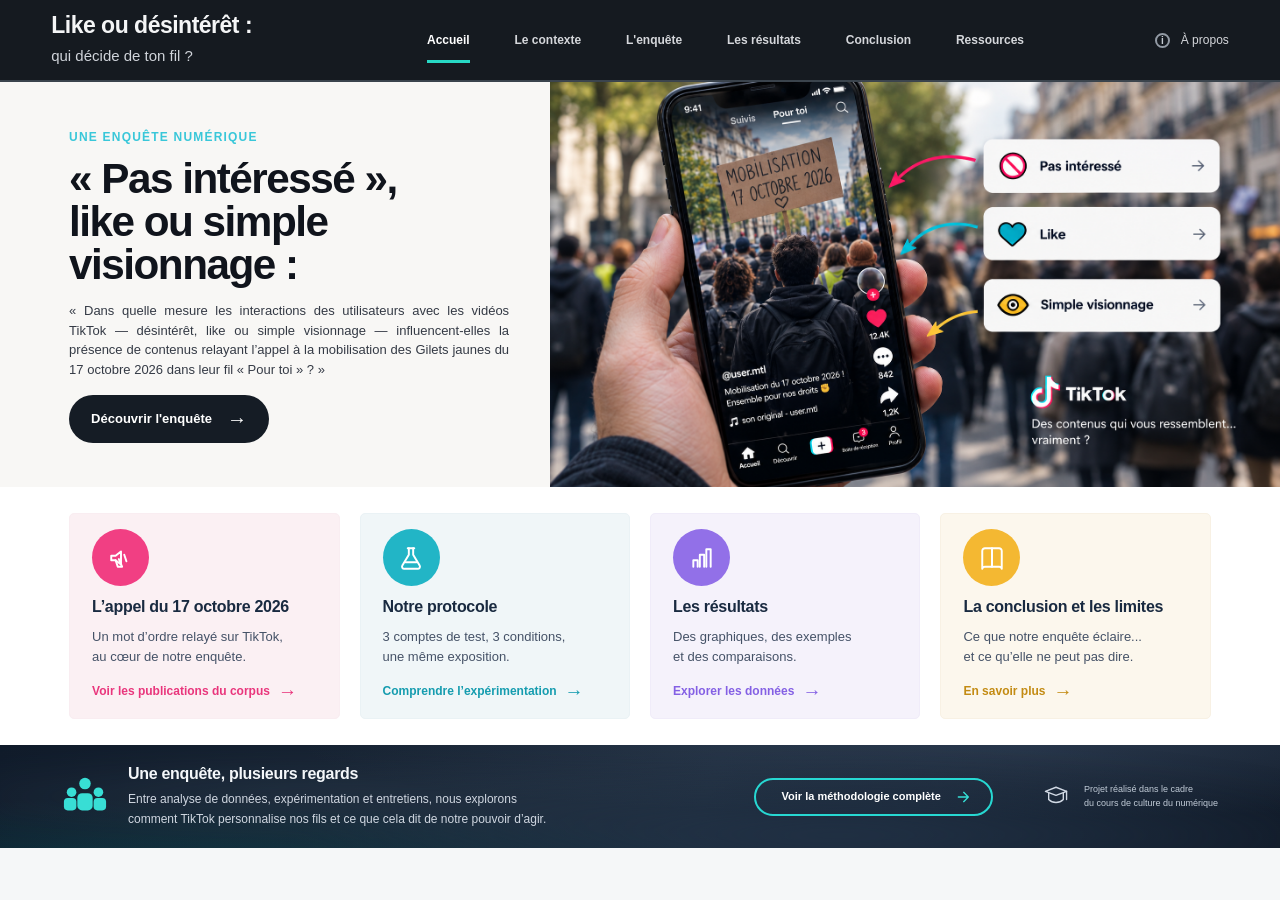
==== Accueil.html @ 93451199 "first commit" ====
<!DOCTYPE html>
<html lang="fr">
<head>
    <meta charset="UTF-8">
    <meta name="viewport" content="width=device-width, initial-scale=1.0">
    <title>Derrière le Fil</title>
    <link rel="stylesheet" href="Accueil.css">
</head>
<body>
    <header class="header">
        <div class="brand">
            <h1>Like ou désintérêt : </h1>
            <p>qui décide de ton fil ?</p>
        </div>
        <nav class="navigation">
            <a href="Accueil.html" class="nav-link active">Accueil</a>
            <a href="Contexte.html" class="nav-link">Le contexte</a>
            <a href="L'enquête.html" class="nav-link">L'enquête</a>
            <a href="Résultats.html" class="nav-link">Les résultats</a>
            <a href="Conclusion.html" class="nav-link">Conclusion</a>
            <a href="Ressources.html" class="nav-link">Ressources</a>
        </nav>
        <a href="Équipe.html" class="about">
            <span class="info-icon">i</span>
            <span>À propos</span>
        </a>
        <link rel="stylesheet" href="Accueil.css">
    </header>
    <main>
        <section class="hero" id="accueil">
            <div class="hero-content">
                <span class="eyebrow">
                    UNE ENQUÊTE NUMÉRIQUE
                </span>
                <h1>
                   « Pas intéressé », <br>
                    like ou simple visionnage :
                </h1>
                <p class="hero-description">
                     « Dans quelle mesure les interactions des utilisateurs avec les vidéos TikTok — désintérêt, 
                     like ou simple visionnage — influencent-elles la présence de contenus relayant l’appel à 
                     la mobilisation des Gilets jaunes du 17 octobre 2026 dans leur fil « Pour toi » ? »
                </p>
                <a href="Contexte.html" class="hero-button">
                    Découvrir l'enquête
                    <span class="arrow">→</span>
                </a>
            </div>
            <div class="hero-visual">
                <img src="Accueil.png" alt="Téléphone affichant une vidéo de mobilisation" class="hero-image">
            </div>
        </section>
        <section class="explore-section" id="enquete">
            <a href="Contexte.html" class="explore-card card-pink">
                <div class="explore-icon">
                    <svg viewBox="0 0 24 24" aria-hidden="true">
                        <path d="M3 10v4h4l5 4V6l-5 4H3Z"/>
                        <path d="m15 9 2 6"/>
                        <path d="M7 14l2 6h4l-3-7"/>
                    </svg>
                </div>
                <h2>L’appel du 17 octobre 2026</h2>
                <p>
                    Un mot d’ordre relayé sur TikTok,<br>
                    au cœur de notre enquête.
                </p>
                <span class="explore-link">
                    Voir les publications du corpus <span>→</span>
                </span>
            </a>
            <a href="L'enquête.html" class="explore-card card-blue">
                <div class="explore-icon">
                    <svg viewBox="0 0 24 24" aria-hidden="true">
                        <path d="M9 3h6"/>
                        <path d="M10 3v6l-6 10a2 2 0 0 0 2 3h12a2 2 0 0 0 2-3L14 9V3"/>
                        <path d="M7 16h10"/>
                    </svg>
                </div>
                <h2>Notre protocole</h2>
                <p>
                    3 comptes de test, 3 conditions,<br>
                    une même exposition.
                </p>
                <span class="explore-link">
                    Comprendre l’expérimentation <span>→</span>
                </span>
            </a>
            <a href="Résultats.html" class="explore-card card-purple">
                <div class="explore-icon">
                    <svg viewBox="0 0 24 24" aria-hidden="true">
                        <path d="M4 20v-6h4v6"/>
                        <path d="M10 20V9h4v11"/>
                        <path d="M16 20V4h4v16"/>
                    </svg>
                </div>
                   <h2>Les résultats</h2>
                <p>
                    Des graphiques, des exemples<br>
                    et des comparaisons.
                </p>
                <span class="explore-link">
                    Explorer les données <span>→</span>
                </span>
            </a>
            <a href="Conclusion.html" class="explore-card card-yellow">
                <div class="explore-icon">
                    <svg viewBox="0 0 24 24" aria-hidden="true">
                        <path d="M3 5.5A2.5 2.5 0 0 1 5.5 3H12v17H5.5A2.5 2.5 0 0 0 3 22V5.5Z"/>
                        <path d="M21 5.5A2.5 2.5 0 0 0 18.5 3H12v17h6.5a2.5 2.5 0 0 1 2.5 2V5.5Z"/>
                    </svg>
                </div>
                <h2>La conclusion et les limites</h2>
                <p>
                    Ce que notre enquête éclaire...<br>
                    et ce qu’elle ne peut pas dire.
                </p>
                <span class="explore-link">
                    En savoir plus <span>→</span>
                </span>
            </a>
        </section>
    </main>
    <footer class="site-footer">
        <div class="footer-inner">
            <div class="footer-intro">
            <div class="footer-icon" aria-hidden="true">
                <svg viewBox="0 0 48 48" fill="currentColor">
                <circle cx="24" cy="10" r="6"/>
                <circle cx="10" cy="19" r="5"/>
                <circle cx="38" cy="19" r="5"/>
                <rect x="16" y="20" width="16" height="18" rx="5"/>
                <rect x="2" y="25" width="13" height="13" rx="4"/>
                <rect x="33" y="25" width="13" height="13" rx="4"/>
                </svg>
            </div>
            <div class="footer-copy">
                <h2>Une enquête, plusieurs regards</h2>
                <p>
                Entre analyse de données, expérimentation et entretiens,
                nous explorons<br class="desktop-break">
                comment TikTok personnalise nos fils et ce que cela dit
                de notre pouvoir d’agir.
                </p>
            </div>
            </div>
            <div class="footer-divider"></div>
            <a href="Méthodologie.html" class="footer-button">
            <span>Voir la méthodologie complète</span>
            <svg viewBox="0 0 24 24" aria-hidden="true">
                <path d="M5 12h14M13 5l7 7-7 7"
                fill="none"
                stroke="currentColor"
                stroke-width="2"
                stroke-linecap="round"
                stroke-linejoin="round"/>
            </svg>
            </a>
            <div class="footer-project">
            <svg class="project-icon" viewBox="0 0 32 32"
                fill="none" aria-hidden="true">
                <path d="M3 9 16 4l13 5-13 5L3 9Z"
                stroke="currentColor" stroke-width="1.7"
                stroke-linejoin="round"/>
                <path d="M7 11v8c5 5 13 5 18 0v-8M29 9v10"
                stroke="currentColor" stroke-width="1.7"
                stroke-linecap="round"/>
            </svg>
            <p>
                Projet réalisé dans le cadre<br>
                du cours de culture du numérique
            </p>
            </div>
        </div>
    </footer>
</body>
</html>
---- Accueil.css ----
:root {
    --noir: #151a20;
    --turquoise: #27d9c5;
    --turquoise-fonce: #159e91;
    --fond: #f5f7f8;
    --blanc: #ffffff;
    --texte: #46515b;
    --texte-secondaire: #7b8790;
    --bordure: #e1e7e9;
}

* {
    margin: 0;
    padding: 0;
    box-sizing: border-box;
}

html {
    scroll-behavior: smooth;
}

body {
    font-family: Arial, Helvetica, sans-serif;
    background-color: #f5f5f5;
    background: var(--fond);
    color: var(--noir);
    line-height: 1.7;
}

.header {
    width: 100%;
    min-height: 82px;
    display: flex;
    align-items: center;
    justify-content: space-between;
    gap: 30px;
    padding: 12px 4%;

    background: #151a20;
    color: #f4f5f6;
    border-bottom: 2px solid #3b444d;
}


.brand {
    flex-shrink: 0;
    min-width: 245px;
}

.brand h1 {
    font-size: 23px;
    font-weight: 700;
    line-height: 1.2;
    letter-spacing: -0.5px;
}

.brand p {
    margin-top: 3px;
    font-size: 15px;
    color: #d0d4da;
}

.navigation {
    display: flex;
    align-items: center;
    justify-content: center;
    gap: clamp(20px, 3.5vw, 46px);
    height: 100%;
}

.nav-link {
    position: relative;
    display: flex;
    align-items: center;
    height: 56px;

    color: #d5d7db;
    text-decoration: none;
    font-size: 12px;
    font-weight: 600;
    white-space: nowrap;
    transition: color 0.2s ease;
}

.nav-link:hover {
    color: #ffffff;
}

.nav-link.active {
    color: #ffffff;
}

.nav-link.active::after {
    content: "";
    position: absolute;
    bottom: 5px;
    left: 0;
    width: 100%;
    height: 3px;
    background-color: #27d9c5;
}

.about {
    display: flex;
    align-items: center;
    gap: 11px;
    flex-shrink: 0;

    color: #d5d7db;
    text-decoration: none;
    font-size: 12px;
    white-space: nowrap;
}

.about:hover {
    color: #ffffff;
}

.info-icon {
    display: inline-flex;
    justify-content: center;
    align-items: center;

    width: 15px;
    height: 15px;
    border: 2px solid #929aa4;
    border-radius: 50%;

    color: #c5cbd2;
    font-size: 10px;
    font-weight: bold;
}

@media (max-width: 900px) {
    .header {
        flex-wrap: wrap;
        gap: 12px 24px;
    }

    .brand {
        min-width: 0;
    }

    .navigation {
        order: 3;
        width: 100%;
        justify-content: flex-start;
        gap: 25px;
        overflow-x: auto;
    }

    .about {
        margin-left: auto;
    }
}

@media (max-width: 480px) {
    .brand h1 {
        font-size: 20px;
    }

    .brand p {
        font-size: 13px;
    }

    .navigation {
        gap: 22px;
    }
}

.hero {
    display: grid;
    grid-template-columns: 43% 57%;
    width: 100%;
    min-height: 405px;
    overflow: hidden;
    background-color: #f8f7f5;
}

.hero-content {
    padding: 36px 35px 35px 5.4vw;
    display: flex;
    flex-direction: column;
    align-items: flex-start;
    justify-content: center;
    position: relative;
    z-index: 2;
}

.eyebrow {
    color: #39c7d9;
    font-size: 12px;
    font-weight: 700;
    letter-spacing: 1.2px;
    margin-bottom: 10px;
}

.hero-content h1 {
    color: #10141c;
    font-size: clamp(30px, 3.3vw, 45px);
    line-height: 1.02;
    font-weight: 800;
    letter-spacing: -1.5px;
    margin-bottom: 15px;
}

.hero-description {
    color: #343a45;
    font-size: 13px;
    line-height: 1.5;
    max-width: 440px;
    margin-bottom: 16px;
    text-align:justify;
}

.hero-button {
    display: inline-flex;
    align-items: center;
    justify-content: center;
    gap: 15px;

    padding: 13px 22px;
    border-radius: 30px;
    background-color: #151c25;
    color: #ffffff;

    text-decoration: none;
    font-size: 13px;
    font-weight: 700;

    transition: background-color 0.25s, transform 0.25s;
}

.hero-button:hover {
    background-color: #273744;
    transform: translateY(-2px);
}

.arrow {
    font-size: 20px;
    line-height: 1;
}

.hero-visual {
    position: relative;
    min-width: 0;
    min-height: 405px;
    background: #171d23;
    overflow: hidden;
}

.hero-image {
    position: absolute;
    inset: 0;
    width: 100%;
    height: 100%;
    object-fit: cover;
    object-position: center;
}

.interaction-cards {
    position: absolute;
    top: 15%;
    right: 8%;
    width: 39%;
    display: flex;
    flex-direction: column;
    gap: 17px;
}

.interaction-card {
    display: flex;
    align-items: center;
    gap: 12px;

    min-height: 57px;
    padding: 12px 15px;
    border-radius: 12px;

    background: rgba(255, 253, 252, 0.97);
    color: #171a20;
    text-decoration: none;
    font-size: 12px;
    font-weight: 700;

    box-shadow: 0 4px 15px rgba(0, 0, 0, 0.15);
    transition: transform 0.2s;
}

.interaction-card:hover {
    transform: translateX(-4px);
}

.interaction-icon {
    display: flex;
    align-items: center;
    justify-content: center;
    flex-shrink: 0;
    width: 25px;
    font-size: 25px;
}

.no-interest {
    color: #ef174f;
}

.heart {
    color: #19c7df;
    -webkit-text-stroke: 1px #111820;
}

.eye {
    color: #ffbf32;
    -webkit-text-stroke: 1px #111820;
}

.card-arrow {
    margin-left: auto;
    font-size: 20px;
    color: #4c5665;
}

.tiktok-signature {
    position: absolute;
    right: 8%;
    bottom: 7%;
    width: 39%;
    color: #f7f7f7;
}

.tiktok-brand {
    display: flex;
    align-items: center;
    gap: 8px;
    margin-bottom: 7px;
    font-size: 14px;
}

.tiktok-note {
    font-size: 28px;
    font-weight: 800;
    color: #ffffff;
    text-shadow: -2px 1px #21d4e7, 2px -1px #ff315c;
}

.tiktok-signature p {
    font-size: 11px;
    line-height: 1.5;
    color: #e3e5e7;
}

@media (max-width: 900px) {
    .hero {
        grid-template-columns: 1fr 1fr;
    }

    .hero-content {
        padding: 30px 22px;
    }

    .hero-content h1 {
        font-size: clamp(28px, 4vw, 36px);
        letter-spacing: -1px;
    }

    .interaction-cards {
        right: 5%;
        width: 48%;
        gap: 10px;
    }

    .interaction-card {
        padding: 10px;
        gap: 7px;
        font-size: 11px;
    }

    .tiktok-signature {
        right: 5%;
        width: 48%;
    }
}

@media (max-width: 600px) {
    .hero {
        grid-template-columns: 1fr;
    }

    .hero-content {
        padding: 35px 24px;
    }

    .hero-content h1 {
        font-size: 36px;
    }

    .hero-visual {
        min-height: 400px;
    }

    .interaction-cards {
        right: 5%;
        width: 48%;
        top: 12%;
    }

    .tiktok-signature {
        bottom: 5%;
        right: 5%;
        width: 48%;
    }
}

.explore-section {
    display: grid;
    grid-template-columns: repeat(4, minmax(0, 1fr));
    gap: 20px;

    padding: 26px 5.4vw;
    background-color: #ffffff;
}

.explore-card {
    display: flex;
    flex-direction: column;
    align-items: flex-start;

    min-width: 0;
    min-height: 206px;
    padding: 15px 22px 17px;

    border: 1px solid transparent;
    border-radius: 5px;

    text-decoration: none;
    color: #18283d;

    transition:
        transform 0.2s ease,
        box-shadow 0.2s ease;
}

.explore-card:hover {
    transform: translateY(-4px);
    box-shadow: 0 8px 22px rgba(22, 35, 55, 0.08);
}

.explore-card h2 {
    margin: 11px 0 9px;

    color: #192a40;
    font-size: 16px;
    line-height: 1.3;
    font-weight: 750;
    letter-spacing: -0.3px;
}

.explore-card p {
    margin: 0 0 14px;

    color: #455267;
    font-size: 13px;
    line-height: 1.55;
}

.explore-icon {
    display: flex;
    align-items: center;
    justify-content: center;

    width: 57px;
    height: 57px;
    flex-shrink: 0;

    border-radius: 50%;
    color: #ffffff;
}

.explore-icon svg {
    width: 26px;
    height: 26px;

    fill: none;
    stroke: currentColor;
    stroke-width: 1.8;
    stroke-linecap: round;
    stroke-linejoin: round;
}

.explore-link {
    display: flex;
    align-items: center;
    gap: 8px;

    margin-top: auto;
    font-size: 12px;
    line-height: 1.4;
    font-weight: 700;
}

.explore-link span {
    font-size: 19px;
    line-height: 1;
    transition: transform 0.2s ease;
}

.explore-card:hover .explore-link span {
    transform: translateX(4px);
}

.card-pink {
    background: #fbf0f3;
    border-color: #f9edf1;
}

.card-pink .explore-icon {
    background: #f13f83;
}

.card-pink .explore-link {
    color: #e9367c;
}

.card-blue {
    background: #f0f6f8;
    border-color: #eaf2f5;
}

.card-blue .explore-icon {
    background: #22b5c6;
}

.card-blue .explore-link {
    color: #159caf;
}

.card-purple {
    background: #f5f2fb;
    border-color: #f0ecf9;
}

.card-purple .explore-icon {
    background: #9270e8;
}

.card-purple .explore-link {
    color: #8460e4;
}

.card-yellow {
    background: #fcf7ed;
    border-color: #f8f1e4;
}

.card-yellow .explore-icon {
    background: #f4b832;
}

.card-yellow .explore-link {
    color: #c38b13;
}

@media (max-width: 1050px) {
    .explore-section {
        grid-template-columns: repeat(2, minmax(0, 1fr));
        padding: 24px 4%;
        gap: 16px;
    }
}

@media (max-width: 560px) {
    .explore-section {
        grid-template-columns: 1fr;
        padding: 20px;
        gap: 14px;
    }

    .explore-card {
        min-height: 195px;
        padding: 18px 20px;
    }

    .explore-card h2 {
        font-size: 17px;
    }
}

.site-footer {
  position: relative;
  isolation: isolate;
  overflow: hidden;
  min-height: 103px;
  color: #f4f7fa;
  background:
    radial-gradient(
      ellipse at 12% 120%,
      rgba(0, 184, 178, 0.15),
      transparent 40%
    ),
    radial-gradient(
      ellipse at 80% 0%,
      rgba(95, 119, 153, 0.25),
      transparent 50%
    ),
    linear-gradient(110deg, #101b2a, #1c2939 55%, #111b29);
  font-family: Arial, Helvetica, sans-serif;
}

.site-footer::before {
  content: "";
  position: absolute;
  z-index: -1;
  inset: -20px;
  background:
    radial-gradient(
      ellipse at 25% 50%,
      rgba(93, 121, 143, 0.22),
      transparent 35%
    ),
    radial-gradient(
      ellipse at 65% 80%,
      rgba(36, 54, 76, 0.75),
      transparent 45%
    );
  filter: blur(18px);
}

.footer-inner {
  width: min(1156px, calc(100% - 48px));
  min-height: 103px;
  margin: 0 auto;
  display: flex;
  align-items: center;
  justify-content: space-between;
  gap: 30px;
}

.footer-intro {
  display: flex;
  align-items: center;
  gap: 20px;
  flex: 1 1 auto;
  min-width: 0;
}

.footer-icon {
  flex: 0 0 46px;
  width: 46px;
  height: 46px;
  color: #38ded5;
}

.footer-icon svg {
  display: block;
  width: 100%;
  height: 100%;
}

.footer-copy h2 {
  margin: 0 0 6px;
  font-size: 16px;
  line-height: 1.25;
  font-weight: 700;
  letter-spacing: -0.3px;
}

.footer-copy p {
  margin: 0;
  color: #d0d7e1;
  font-size: 12px;
  line-height: 1.65;
}

.footer-divider {
  flex: 0 0 1px;
  align-self: stretch;
  max-height: 54px;
  margin: auto 14px;
  background: rgba(224, 234, 244, 0.55);
}

.footer-button {
  flex: 0 0 auto;
  min-height: 38px;
  padding: 0 20px 0 26px;
  display: inline-flex;
  align-items: center;
  justify-content: center;
  gap: 14px;
  border: 2px solid #27d8d2;
  border-radius: 999px;
  color: #ffffff;
  text-decoration: none;
  font-size: 11px;
  font-weight: 600;
  white-space: nowrap;
  transition:
    background-color 0.2s ease,
    color 0.2s ease,
    transform 0.2s ease;
}

.footer-button svg {
  width: 16px;
  height: 16px;
  color: #36e0d7;
  transition: transform 0.2s ease;
}

.footer-button:hover {
  background: #27d8d2;
  color: #10202d;
  transform: translateY(-1px);
}

.footer-button:hover svg {
  color: #10202d;
  transform: translateX(3px);
}

.footer-button:focus-visible {
  outline: 3px solid white;
  outline-offset: 4px;
}

.footer-project {
  display: flex;
  align-items: center;
  gap: 15px;
  flex: 0 0 auto;
  margin-left: 20px;
}

.project-icon {
  width: 26px;
  height: 26px;
  flex-shrink: 0;
  color: #d1d9e4;
}

.footer-project p {
  margin: 0;
  color: #c2ccd8;
  font-size: 9px;
  line-height: 1.55;
}

@media (max-width: 1050px) {
  .footer-inner {
    gap: 18px;
  }

  .footer-intro {
    gap: 12px;
  }

  .footer-divider {
    margin: auto 4px;
  }

  .footer-button {
    padding: 0 15px;
    gap: 8px;
  }

  .footer-project {
    margin-left: 0;
    gap: 9px;
  }

  .footer-copy p {
    font-size: 11px;
  }
}

@media (max-width: 760px) {
  .footer-inner {
    width: calc(100% - 36px);
    padding: 24px 0;
    flex-direction: column;
    align-items: flex-start;
    gap: 20px;
  }

  .footer-intro {
    align-items: flex-start;
  }

  .footer-icon {
    flex-basis: 38px;
    width: 38px;
    height: 38px;
  }

  .footer-copy h2 {
    font-size: 15px;
  }

  .footer-copy p {
    font-size: 12px;
  }

  .desktop-break {
    display: none;
  }

  .footer-divider {
    display: none;
  }

  .footer-button {
    min-height: 42px;
    font-size: 12px;
  }

  .footer-project {
    padding-top: 16px;
    border-top: 1px solid rgba(255, 255, 255, 0.15);
    width: 100%;
  }

  .footer-project p {
    font-size: 10px;
  }
}

@media (prefers-reduced-motion: reduce) {
  .footer-button,
  .footer-button svg {
    transition: none;
  }
}
---- Accueil.css ----
:root {
    --noir: #151a20;
    --turquoise: #27d9c5;
    --turquoise-fonce: #159e91;
    --fond: #f5f7f8;
    --blanc: #ffffff;
    --texte: #46515b;
    --texte-secondaire: #7b8790;
    --bordure: #e1e7e9;
}

* {
    margin: 0;
    padding: 0;
    box-sizing: border-box;
}

html {
    scroll-behavior: smooth;
}

body {
    font-family: Arial, Helvetica, sans-serif;
    background-color: #f5f5f5;
    background: var(--fond);
    color: var(--noir);
    line-height: 1.7;
}

.header {
    width: 100%;
    min-height: 82px;
    display: flex;
    align-items: center;
    justify-content: space-between;
    gap: 30px;
    padding: 12px 4%;

    background: #151a20;
    color: #f4f5f6;
    border-bottom: 2px solid #3b444d;
}


.brand {
    flex-shrink: 0;
    min-width: 245px;
}

.brand h1 {
    font-size: 23px;
    font-weight: 700;
    line-height: 1.2;
    letter-spacing: -0.5px;
}

.brand p {
    margin-top: 3px;
    font-size: 15px;
    color: #d0d4da;
}

.navigation {
    display: flex;
    align-items: center;
    justify-content: center;
    gap: clamp(20px, 3.5vw, 46px);
    height: 100%;
}

.nav-link {
    position: relative;
    display: flex;
    align-items: center;
    height: 56px;

    color: #d5d7db;
    text-decoration: none;
    font-size: 12px;
    font-weight: 600;
    white-space: nowrap;
    transition: color 0.2s ease;
}

.nav-link:hover {
    color: #ffffff;
}

.nav-link.active {
    color: #ffffff;
}

.nav-link.active::after {
    content: "";
    position: absolute;
    bottom: 5px;
    left: 0;
    width: 100%;
    height: 3px;
    background-color: #27d9c5;
}

.about {
    display: flex;
    align-items: center;
    gap: 11px;
    flex-shrink: 0;

    color: #d5d7db;
    text-decoration: none;
    font-size: 12px;
    white-space: nowrap;
}

.about:hover {
    color: #ffffff;
}

.info-icon {
    display: inline-flex;
    justify-content: center;
    align-items: center;

    width: 15px;
    height: 15px;
    border: 2px solid #929aa4;
    border-radius: 50%;

    color: #c5cbd2;
    font-size: 10px;
    font-weight: bold;
}

@media (max-width: 900px) {
    .header {
        flex-wrap: wrap;
        gap: 12px 24px;
    }

    .brand {
        min-width: 0;
    }

    .navigation {
        order: 3;
        width: 100%;
        justify-content: flex-start;
        gap: 25px;
        overflow-x: auto;
    }

    .about {
        margin-left: auto;
    }
}

@media (max-width: 480px) {
    .brand h1 {
        font-size: 20px;
    }

    .brand p {
        font-size: 13px;
    }

    .navigation {
        gap: 22px;
    }
}

.hero {
    display: grid;
    grid-template-columns: 43% 57%;
    width: 100%;
    min-height: 405px;
    overflow: hidden;
    background-color: #f8f7f5;
}

.hero-content {
    padding: 36px 35px 35px 5.4vw;
    display: flex;
    flex-direction: column;
    align-items: flex-start;
    justify-content: center;
    position: relative;
    z-index: 2;
}

.eyebrow {
    color: #39c7d9;
    font-size: 12px;
    font-weight: 700;
    letter-spacing: 1.2px;
    margin-bottom: 10px;
}

.hero-content h1 {
    color: #10141c;
    font-size: clamp(30px, 3.3vw, 45px);
    line-height: 1.02;
    font-weight: 800;
    letter-spacing: -1.5px;
    margin-bottom: 15px;
}

.hero-description {
    color: #343a45;
    font-size: 13px;
    line-height: 1.5;
    max-width: 440px;
    margin-bottom: 16px;
    text-align:justify;
}

.hero-button {
    display: inline-flex;
    align-items: center;
    justify-content: center;
    gap: 15px;

    padding: 13px 22px;
    border-radius: 30px;
    background-color: #151c25;
    color: #ffffff;

    text-decoration: none;
    font-size: 13px;
    font-weight: 700;

    transition: background-color 0.25s, transform 0.25s;
}

.hero-button:hover {
    background-color: #273744;
    transform: translateY(-2px);
}

.arrow {
    font-size: 20px;
    line-height: 1;
}

.hero-visual {
    position: relative;
    min-width: 0;
    min-height: 405px;
    background: #171d23;
    overflow: hidden;
}

.hero-image {
    position: absolute;
    inset: 0;
    width: 100%;
    height: 100%;
    object-fit: cover;
    object-position: center;
}

.interaction-cards {
    position: absolute;
    top: 15%;
    right: 8%;
    width: 39%;
    display: flex;
    flex-direction: column;
    gap: 17px;
}

.interaction-card {
    display: flex;
    align-items: center;
    gap: 12px;

    min-height: 57px;
    padding: 12px 15px;
    border-radius: 12px;

    background: rgba(255, 253, 252, 0.97);
    color: #171a20;
    text-decoration: none;
    font-size: 12px;
    font-weight: 700;

    box-shadow: 0 4px 15px rgba(0, 0, 0, 0.15);
    transition: transform 0.2s;
}

.interaction-card:hover {
    transform: translateX(-4px);
}

.interaction-icon {
    display: flex;
    align-items: center;
    justify-content: center;
    flex-shrink: 0;
    width: 25px;
    font-size: 25px;
}

.no-interest {
    color: #ef174f;
}

.heart {
    color: #19c7df;
    -webkit-text-stroke: 1px #111820;
}

.eye {
    color: #ffbf32;
    -webkit-text-stroke: 1px #111820;
}

.card-arrow {
    margin-left: auto;
    font-size: 20px;
    color: #4c5665;
}

.tiktok-signature {
    position: absolute;
    right: 8%;
    bottom: 7%;
    width: 39%;
    color: #f7f7f7;
}

.tiktok-brand {
    display: flex;
    align-items: center;
    gap: 8px;
    margin-bottom: 7px;
    font-size: 14px;
}

.tiktok-note {
    font-size: 28px;
    font-weight: 800;
    color: #ffffff;
    text-shadow: -2px 1px #21d4e7, 2px -1px #ff315c;
}

.tiktok-signature p {
    font-size: 11px;
    line-height: 1.5;
    color: #e3e5e7;
}

@media (max-width: 900px) {
    .hero {
        grid-template-columns: 1fr 1fr;
    }

    .hero-content {
        padding: 30px 22px;
    }

    .hero-content h1 {
        font-size: clamp(28px, 4vw, 36px);
        letter-spacing: -1px;
    }

    .interaction-cards {
        right: 5%;
        width: 48%;
        gap: 10px;
    }

    .interaction-card {
        padding: 10px;
        gap: 7px;
        font-size: 11px;
    }

    .tiktok-signature {
        right: 5%;
        width: 48%;
    }
}

@media (max-width: 600px) {
    .hero {
        grid-template-columns: 1fr;
    }

    .hero-content {
        padding: 35px 24px;
    }

    .hero-content h1 {
        font-size: 36px;
    }

    .hero-visual {
        min-height: 400px;
    }

    .interaction-cards {
        right: 5%;
        width: 48%;
        top: 12%;
    }

    .tiktok-signature {
        bottom: 5%;
        right: 5%;
        width: 48%;
    }
}

.explore-section {
    display: grid;
    grid-template-columns: repeat(4, minmax(0, 1fr));
    gap: 20px;

    padding: 26px 5.4vw;
    background-color: #ffffff;
}

.explore-card {
    display: flex;
    flex-direction: column;
    align-items: flex-start;

    min-width: 0;
    min-height: 206px;
    padding: 15px 22px 17px;

    border: 1px solid transparent;
    border-radius: 5px;

    text-decoration: none;
    color: #18283d;

    transition:
        transform 0.2s ease,
        box-shadow 0.2s ease;
}

.explore-card:hover {
    transform: translateY(-4px);
    box-shadow: 0 8px 22px rgba(22, 35, 55, 0.08);
}

.explore-card h2 {
    margin: 11px 0 9px;

    color: #192a40;
    font-size: 16px;
    line-height: 1.3;
    font-weight: 750;
    letter-spacing: -0.3px;
}

.explore-card p {
    margin: 0 0 14px;

    color: #455267;
    font-size: 13px;
    line-height: 1.55;
}

.explore-icon {
    display: flex;
    align-items: center;
    justify-content: center;

    width: 57px;
    height: 57px;
    flex-shrink: 0;

    border-radius: 50%;
    color: #ffffff;
}

.explore-icon svg {
    width: 26px;
    height: 26px;

    fill: none;
    stroke: currentColor;
    stroke-width: 1.8;
    stroke-linecap: round;
    stroke-linejoin: round;
}

.explore-link {
    display: flex;
    align-items: center;
    gap: 8px;

    margin-top: auto;
    font-size: 12px;
    line-height: 1.4;
    font-weight: 700;
}

.explore-link span {
    font-size: 19px;
    line-height: 1;
    transition: transform 0.2s ease;
}

.explore-card:hover .explore-link span {
    transform: translateX(4px);
}

.card-pink {
    background: #fbf0f3;
    border-color: #f9edf1;
}

.card-pink .explore-icon {
    background: #f13f83;
}

.card-pink .explore-link {
    color: #e9367c;
}

.card-blue {
    background: #f0f6f8;
    border-color: #eaf2f5;
}

.card-blue .explore-icon {
    background: #22b5c6;
}

.card-blue .explore-link {
    color: #159caf;
}

.card-purple {
    background: #f5f2fb;
    border-color: #f0ecf9;
}

.card-purple .explore-icon {
    background: #9270e8;
}

.card-purple .explore-link {
    color: #8460e4;
}

.card-yellow {
    background: #fcf7ed;
    border-color: #f8f1e4;
}

.card-yellow .explore-icon {
    background: #f4b832;
}

.card-yellow .explore-link {
    color: #c38b13;
}

@media (max-width: 1050px) {
    .explore-section {
        grid-template-columns: repeat(2, minmax(0, 1fr));
        padding: 24px 4%;
        gap: 16px;
    }
}

@media (max-width: 560px) {
    .explore-section {
        grid-template-columns: 1fr;
        padding: 20px;
        gap: 14px;
    }

    .explore-card {
        min-height: 195px;
        padding: 18px 20px;
    }

    .explore-card h2 {
        font-size: 17px;
    }
}

.site-footer {
  position: relative;
  isolation: isolate;
  overflow: hidden;
  min-height: 103px;
  color: #f4f7fa;
  background:
    radial-gradient(
      ellipse at 12% 120%,
      rgba(0, 184, 178, 0.15),
      transparent 40%
    ),
    radial-gradient(
      ellipse at 80% 0%,
      rgba(95, 119, 153, 0.25),
      transparent 50%
    ),
    linear-gradient(110deg, #101b2a, #1c2939 55%, #111b29);
  font-family: Arial, Helvetica, sans-serif;
}

.site-footer::before {
  content: "";
  position: absolute;
  z-index: -1;
  inset: -20px;
  background:
    radial-gradient(
      ellipse at 25% 50%,
      rgba(93, 121, 143, 0.22),
      transparent 35%
    ),
    radial-gradient(
      ellipse at 65% 80%,
      rgba(36, 54, 76, 0.75),
      transparent 45%
    );
  filter: blur(18px);
}

.footer-inner {
  width: min(1156px, calc(100% - 48px));
  min-height: 103px;
  margin: 0 auto;
  display: flex;
  align-items: center;
  justify-content: space-between;
  gap: 30px;
}

.footer-intro {
  display: flex;
  align-items: center;
  gap: 20px;
  flex: 1 1 auto;
  min-width: 0;
}

.footer-icon {
  flex: 0 0 46px;
  width: 46px;
  height: 46px;
  color: #38ded5;
}

.footer-icon svg {
  display: block;
  width: 100%;
  height: 100%;
}

.footer-copy h2 {
  margin: 0 0 6px;
  font-size: 16px;
  line-height: 1.25;
  font-weight: 700;
  letter-spacing: -0.3px;
}

.footer-copy p {
  margin: 0;
  color: #d0d7e1;
  font-size: 12px;
  line-height: 1.65;
}

.footer-divider {
  flex: 0 0 1px;
  align-self: stretch;
  max-height: 54px;
  margin: auto 14px;
  background: rgba(224, 234, 244, 0.55);
}

.footer-button {
  flex: 0 0 auto;
  min-height: 38px;
  padding: 0 20px 0 26px;
  display: inline-flex;
  align-items: center;
  justify-content: center;
  gap: 14px;
  border: 2px solid #27d8d2;
  border-radius: 999px;
  color: #ffffff;
  text-decoration: none;
  font-size: 11px;
  font-weight: 600;
  white-space: nowrap;
  transition:
    background-color 0.2s ease,
    color 0.2s ease,
    transform 0.2s ease;
}

.footer-button svg {
  width: 16px;
  height: 16px;
  color: #36e0d7;
  transition: transform 0.2s ease;
}

.footer-button:hover {
  background: #27d8d2;
  color: #10202d;
  transform: translateY(-1px);
}

.footer-button:hover svg {
  color: #10202d;
  transform: translateX(3px);
}

.footer-button:focus-visible {
  outline: 3px solid white;
  outline-offset: 4px;
}

.footer-project {
  display: flex;
  align-items: center;
  gap: 15px;
  flex: 0 0 auto;
  margin-left: 20px;
}

.project-icon {
  width: 26px;
  height: 26px;
  flex-shrink: 0;
  color: #d1d9e4;
}

.footer-project p {
  margin: 0;
  color: #c2ccd8;
  font-size: 9px;
  line-height: 1.55;
}

@media (max-width: 1050px) {
  .footer-inner {
    gap: 18px;
  }

  .footer-intro {
    gap: 12px;
  }

  .footer-divider {
    margin: auto 4px;
  }

  .footer-button {
    padding: 0 15px;
    gap: 8px;
  }

  .footer-project {
    margin-left: 0;
    gap: 9px;
  }

  .footer-copy p {
    font-size: 11px;
  }
}

@media (max-width: 760px) {
  .footer-inner {
    width: calc(100% - 36px);
    padding: 24px 0;
    flex-direction: column;
    align-items: flex-start;
    gap: 20px;
  }

  .footer-intro {
    align-items: flex-start;
  }

  .footer-icon {
    flex-basis: 38px;
    width: 38px;
    height: 38px;
  }

  .footer-copy h2 {
    font-size: 15px;
  }

  .footer-copy p {
    font-size: 12px;
  }

  .desktop-break {
    display: none;
  }

  .footer-divider {
    display: none;
  }

  .footer-button {
    min-height: 42px;
    font-size: 12px;
  }

  .footer-project {
    padding-top: 16px;
    border-top: 1px solid rgba(255, 255, 255, 0.15);
    width: 100%;
  }

  .footer-project p {
    font-size: 10px;
  }
}

@media (prefers-reduced-motion: reduce) {
  .footer-button,
  .footer-button svg {
    transition: none;
  }
}
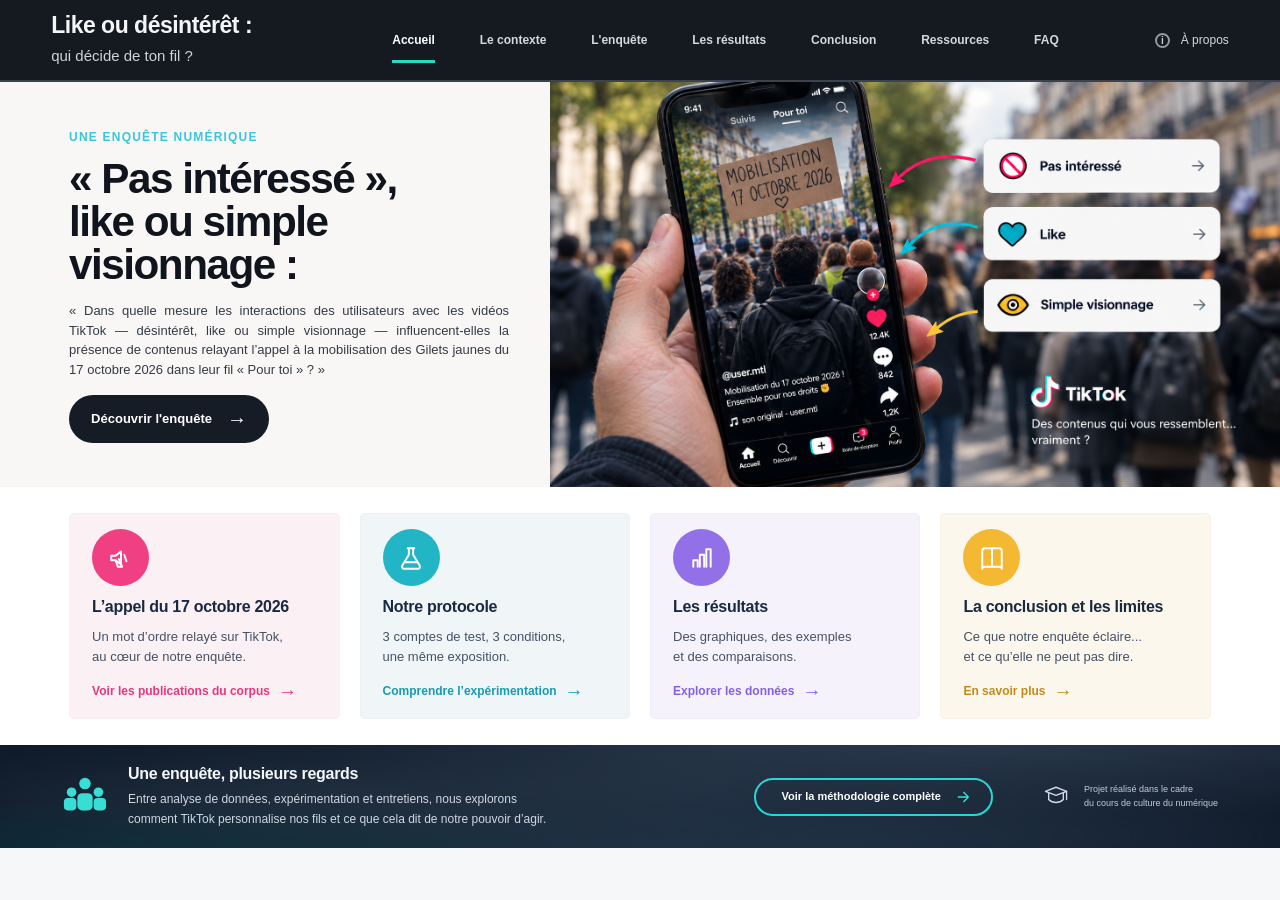
==== commit 56e6795c: "Modification du site" ====
--- a/Accueil.html
+++ b/Accueil.html
@@ -1,4 +1,3 @@
-
 <!DOCTYPE html>
 <html lang="fr">
 <head>
@@ -20,6 +19,7 @@
             <a href="Résultats.html" class="nav-link">Les résultats</a>
             <a href="Conclusion.html" class="nav-link">Conclusion</a>
             <a href="Ressources.html" class="nav-link">Ressources</a>
+            <a href="FAQ.html" class="nav-link">FAQ</a>
         </nav>
         <a href="Équipe.html" class="about">
             <span class="info-icon">i</span>
